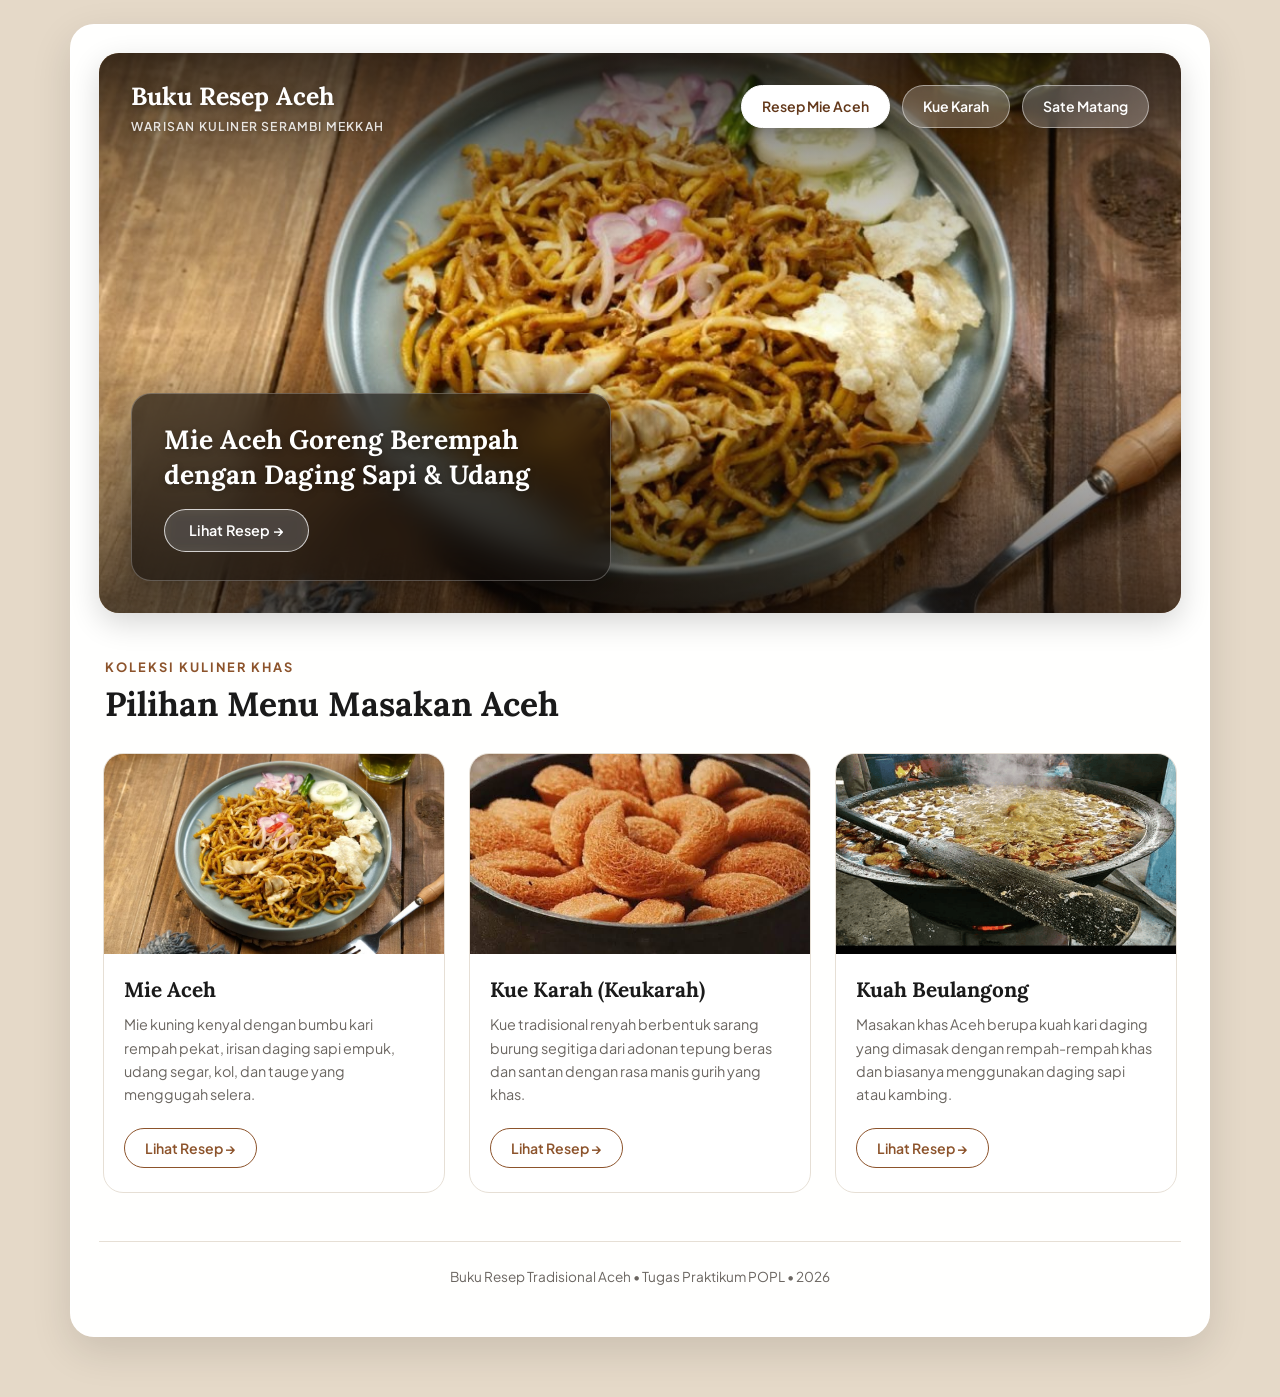
==== tugas1/index.html @ 324a37d3 "fix" ====
<!DOCTYPE html>
<html lang="id">

<head>
    <meta charset="UTF-8">
    <meta name="viewport" content="width=device-width, initial-scale=1.0">
    <title>Buku Resep Masakan Khas Aceh</title>
    <link rel="preconnect" href="https://fonts.googleapis.com">
    <link rel="preconnect" href="https://fonts.gstatic.com" crossorigin>
    <link
        href="https://fonts.googleapis.com/css2?family=Plus+Jakarta+Sans:wght@400;500;600;700;800&family=Lora:ital,wght@0,500;0,600;0,700;1,400&display=swap"
        rel="stylesheet">
    <style>
        :root {
            --bg: #e5d9c8;
            --card: #ffffff;
            --text: #262626;
            --text-muted: #6b6661;
            --border: #e6dfd5;
            --border-light: #f0ebe3;
            --accent: #8c532b;
            --accent-dark: #63381a;
            --accent-light: #f7ede2;
            --radius-card: 24px;
            --radius-inner: 20px;
        }

        * {
            box-sizing: border-box;
            margin: 0;
            padding: 0;
        }

        body {
            font-family: 'Plus Jakarta Sans', -apple-system, BlinkMacSystemFont, sans-serif;
            background-color: var(--bg);
            background-image: url('bg.jpg');
            background-size: cover;
            background-position: center;
            background-attachment: fixed;
            background-repeat: no-repeat;
            color: var(--text);
            line-height: 1.6;
            padding: 24px 24px 60px;
        }

        .main-container {
            max-width: 1140px;
            margin: 0 auto;
        }

        /* Kartu Utama Homepage */
        .homepage-card {
            background: rgba(255, 255, 255, 0.985);
            backdrop-filter: blur(8px);
            border-radius: var(--radius-card);
            box-shadow: 0 14px 40px rgba(0, 0, 0, 0.12);
            border: 1px solid rgba(255, 255, 255, 0.9);
            overflow: hidden;
            padding: 28px 28px 48px;
        }

        /* ════ HERO BANNER DENGAN NAVIGASI TERINTEGRASI ════ */
        .hero-banner-container {
            position: relative;
            width: 100%;
            height: 560px;
            border-radius: var(--radius-inner);
            overflow: hidden;
            margin-bottom: 44px;
            box-shadow: 0 10px 30px rgba(0, 0, 0, 0.16);
        }

        .hero-bg-img {
            width: 100%;
            height: 100%;
            object-fit: cover;
            object-position: center;
            display: block;
            transition: transform 0.6s ease;
        }

        .hero-banner-container:hover .hero-bg-img {
            transform: scale(1.02);
        }

        /* Lapisan Gradasi untuk Keterbacaan Navigasi di Atas & Card di Bawah */
        .hero-overlay {
            position: absolute;
            inset: 0;
            background: linear-gradient(to bottom,
                    rgba(15, 10, 7, 0.72) 0%,
                    rgba(15, 10, 7, 0.25) 25%,
                    transparent 50%,
                    rgba(15, 10, 7, 0.4) 80%,
                    rgba(15, 10, 7, 0.65) 100%);
            pointer-events: none;
            z-index: 1;
        }

        /* Navigasi di Dalam Gambar (Bagian Atas Gambar) */
        .hero-navbar {
            position: absolute;
            top: 0;
            left: 0;
            right: 0;
            display: flex;
            justify-content: space-between;
            align-items: center;
            padding: 24px 32px;
            z-index: 2;
            flex-wrap: wrap;
            gap: 16px;
        }

        .brand-logo {
            display: flex;
            flex-direction: column;
        }

        .brand-title {
            font-family: 'Lora', Georgia, serif;
            font-size: 1.55rem;
            font-weight: 700;
            color: #ffffff;
            text-decoration: none;
            text-shadow: 0 2px 8px rgba(0, 0, 0, 0.4);
        }

        .brand-tagline {
            font-size: 0.76rem;
            letter-spacing: 1.2px;
            text-transform: uppercase;
            color: rgba(255, 255, 255, 0.85);
            font-weight: 600;
            text-shadow: 0 1px 4px rgba(0, 0, 0, 0.3);
        }

        /* Tombol Navigasi Menu: Resep Mie Aceh, Kue Karah, Sate Matang */
        .nav-recipe-buttons {
            display: flex;
            gap: 12px;
            list-style: none;
            flex-wrap: wrap;
        }

        .hero-nav-btn {
            display: inline-flex;
            align-items: center;
            padding: 9px 20px;
            border-radius: 999px;
            border: 1px solid rgba(255, 255, 255, 0.45);
            background: rgba(255, 255, 255, 0.22);
            backdrop-filter: blur(10px);
            -webkit-backdrop-filter: blur(10px);
            color: #ffffff;
            font-size: 0.88rem;
            font-weight: 600;
            text-decoration: none;
            box-shadow: 0 4px 12px rgba(0, 0, 0, 0.15);
            transition: all 0.2s ease;
        }

        .hero-nav-btn:hover {
            background: #ffffff;
            color: var(--accent-dark);
            border-color: #ffffff;
            transform: translateY(-2px);
            box-shadow: 0 6px 16px rgba(0, 0, 0, 0.25);
        }

        .hero-nav-btn.active {
            background: #ffffff;
            color: var(--accent-dark);
            border-color: #ffffff;
        }

        /* Kartu Frosted Glass di Kiri Bawah Gambar */
        .hero-glass-card {
            position: absolute;
            bottom: 32px;
            left: 32px;
            max-width: 480px;
            background: rgba(18, 14, 11, 0.62);
            backdrop-filter: blur(16px);
            -webkit-backdrop-filter: blur(16px);
            border: 1px solid rgba(255, 255, 255, 0.25);
            border-radius: 20px;
            padding: 28px 32px;
            color: #ffffff;
            box-shadow: 0 10px 32px rgba(0, 0, 0, 0.3);
            z-index: 2;
        }

        .hero-glass-title {
            font-family: 'Lora', Georgia, serif;
            font-size: 1.65rem;
            font-weight: 700;
            line-height: 1.3;
            margin-bottom: 18px;
            color: #ffffff;
            text-shadow: 0 2px 6px rgba(0, 0, 0, 0.3);
        }

        .hero-btn {
            display: inline-flex;
            align-items: center;
            gap: 8px;
            padding: 9px 24px;
            border-radius: 999px;
            background: rgba(255, 255, 255, 0.2);
            border: 1.5px solid rgba(255, 255, 255, 0.75);
            color: #ffffff;
            font-size: 0.9rem;
            font-weight: 600;
            text-decoration: none;
            backdrop-filter: blur(6px);
            transition: all 0.2s ease;
        }

        .hero-btn:hover {
            background: #ffffff;
            color: var(--accent-dark);
            border-color: #ffffff;
            transform: translateX(3px);
        }

        /* ════ SECTION KATALOG RESEP ════ */
        .section-header {
            margin-bottom: 28px;
            padding: 0 6px;
        }

        .kicker {
            font-size: 0.8rem;
            font-weight: 700;
            letter-spacing: 2px;
            text-transform: uppercase;
            color: var(--accent);
            margin-bottom: 6px;
            display: block;
        }

        .section-title {
            font-family: 'Lora', Georgia, serif;
            font-size: 2.1rem;
            font-weight: 700;
            color: #1a1a1a;
            line-height: 1.25;
        }

        /* Grid 3 Kartu Menu */
        .recipes-grid {
            display: grid;
            grid-template-columns: repeat(3, 1fr);
            gap: 24px;
            padding: 0 4px;
        }

        .recipe-card-item {
            background: #ffffff;
            border: 1px solid var(--border);
            border-radius: var(--radius-inner);
            overflow: hidden;
            display: flex;
            flex-direction: column;
            transition: transform 0.25s ease, box-shadow 0.25s ease, border-color 0.25s ease;
        }

        .recipe-card-item:hover {
            transform: translateY(-4px);
            box-shadow: 0 12px 28px rgba(0, 0, 0, 0.08);
            border-color: #d4a373;
        }

        .recipe-thumb {
            width: 100%;
            height: 200px;
            overflow: hidden;
            background: #f0ebe3;
            position: relative;
        }

        .recipe-thumb img {
            width: 100%;
            height: 100%;
            object-fit: cover;
            display: block;
            transition: transform 0.35s ease;
        }

        .recipe-card-item:hover .recipe-thumb img {
            transform: scale(1.05);
        }

        /* Placeholder foto jika belum dimasukkan */
        .thumb-placeholder {
            width: 100%;
            height: 100%;
            display: flex;
            flex-direction: column;
            align-items: center;
            justify-content: center;
            background: linear-gradient(135deg, #f7f1e9 0%, #ebe2d5 100%);
            color: var(--accent);
            font-size: 0.85rem;
            font-weight: 600;
            gap: 6px;
        }

        .thumb-placeholder-icon {
            font-size: 2rem;
            opacity: 0.7;
        }

        .recipe-body {
            padding: 22px 20px 24px;
            display: flex;
            flex-direction: column;
            flex: 1;
        }

        .recipe-item-title {
            font-family: 'Lora', Georgia, serif;
            font-size: 1.3rem;
            font-weight: 700;
            color: #1a1a1a;
            margin-bottom: 10px;
            line-height: 1.3;
        }

        .recipe-item-desc {
            font-size: 0.9rem;
            color: var(--text-muted);
            line-height: 1.6;
            margin-bottom: 22px;
            flex: 1;
        }

        .btn-recipe {
            display: inline-flex;
            align-items: center;
            gap: 8px;
            align-self: flex-start;
            padding: 8px 20px;
            border: 1.5px solid var(--accent);
            border-radius: 999px;
            color: var(--accent);
            font-size: 0.88rem;
            font-weight: 600;
            text-decoration: none;
            transition: all 0.2s ease;
            background: transparent;
        }

        .btn-recipe:hover {
            background: var(--accent);
            color: #ffffff;
            transform: translateX(2px);
        }

        /* Footer */
        .homepage-footer {
            text-align: center;
            margin-top: 48px;
            padding-top: 24px;
            border-top: 1px solid var(--border);
            font-size: 0.85rem;
            color: var(--text-muted);
        }

        /* Responsif */
        @media (max-width: 960px) {
            .recipes-grid {
                grid-template-columns: repeat(2, 1fr);
                gap: 20px;
            }

            .hero-banner-container {
                height: 480px;
            }

            .hero-glass-card {
                bottom: 20px;
                left: 20px;
                right: 20px;
                max-width: none;
                padding: 22px 24px;
            }

            .hero-glass-title {
                font-size: 1.35rem;
            }

            .hero-navbar {
                padding: 20px 20px;
            }
        }

        @media (max-width: 640px) {
            body {
                padding: 16px 12px 40px;
            }

            .homepage-card {
                padding: 18px 16px 32px;
                border-radius: 18px;
            }

            .hero-banner-container {
                height: 460px;
                margin-bottom: 32px;
            }

            .hero-navbar {
                padding: 18px 16px;
                flex-direction: column;
                align-items: flex-start;
            }

            .nav-recipe-buttons {
                width: 100%;
                gap: 8px;
            }

            .hero-nav-btn {
                flex: 1;
                justify-content: center;
                padding: 7px 12px;
                font-size: 0.8rem;
            }

            .hero-glass-card {
                bottom: 14px;
                left: 14px;
                right: 14px;
                padding: 16px 18px;
            }

            .hero-glass-title {
                font-size: 1.15rem;
                margin-bottom: 12px;
            }

            .recipes-grid {
                grid-template-columns: 1fr;
            }
        }
    </style>
</head>

<body>

    <div class="main-container">
        <main class="homepage-card">

            <!-- ════ HERO BANNER DENGAN NAVIGASI TERINTEGRASI ════ -->
            <section class="hero-banner-container">
                <img class="hero-bg-img" src="assets/mie_aceh.jpg" alt="Sajian Mie Aceh Rempah Khas">

                <!-- Lapisan Gradasi Gelap Lembut -->
                <div class="hero-overlay"></div>

                <!-- Navigasi Langsung di Atas Gambar -->
                <nav class="hero-navbar">
                    <div class="brand-logo">
                        <a href="index.html" class="brand-title">Buku Resep Aceh</a>
                        <span class="brand-tagline">Warisan Kuliner Serambi Mekkah</span>
                    </div>

                    <!-- Tombol Navigasi Menu: Resep Mie Aceh, Kue Karah, Sate Matang -->
                    <div class="nav-recipe-buttons">
                        <a href="mie_aceh.html" class="hero-nav-btn active">Resep Mie Aceh</a>
                        <a href="kue_karah.html" class="hero-nav-btn">Kue Karah</a>
                        <a href="sate_matang.html" class="hero-nav-btn">Sate Matang</a>
                    </div>
                </nav>

                <!-- Kartu Kaca Frosted Glass di Kiri Bawah -->
                <div class="hero-glass-card">
                    <h2 class="hero-glass-title">Mie Aceh Goreng Berempah dengan Daging Sapi & Udang</h2>
                    <a href="mie_aceh.html" class="hero-btn">Lihat Resep &rarr;</a>
                </div>
            </section>

            <!-- ════ DAFTAR KATALOG RESEP ════ -->
            <section>
                <header class="section-header">
                    <span class="kicker">Koleksi Kuliner Khas</span>
                    <h2 class="section-title">Pilihan Menu Masakan Aceh</h2>
                </header>

                <!-- Grid 3 Menu Resep -->
                <div class="recipes-grid">

                    <!-- Kartu 1: Mie Aceh -->
                    <article class="recipe-card-item">
                        <div class="recipe-thumb">
                            <img src="assets/mie_aceh.jpg" alt="Mie Aceh"
                                onerror="this.style.display='none'; this.nextElementSibling.style.display='flex';">
                            <div class="thumb-placeholder" style="display: none;">
                                <span class="thumb-placeholder-icon">🍜</span>
                                <span>Foto Mie Aceh</span>
                            </div>
                        </div>
                        <div class="recipe-body">
                            <h3 class="recipe-item-title">Mie Aceh</h3>
                            <p class="recipe-item-desc">
                                Mie kuning kenyal dengan bumbu kari rempah pekat, irisan daging sapi empuk, udang segar,
                                kol, dan tauge yang menggugah selera.
                            </p>
                            <a href="mie_aceh.html" class="btn-recipe">Lihat Resep &rarr;</a>
                        </div>
                    </article>

                    <!-- Kartu 2: Kue Karah -->
                    <article class="recipe-card-item">
                        <div class="recipe-thumb">
                            <img src="assets/kue_keukarah.jpg" alt="Kue Karah"
                                onerror="this.style.display='none'; this.nextElementSibling.style.display='flex';">
                            <div class="thumb-placeholder" style="display: flex;">
                                <span class="thumb-placeholder-icon">🧁</span>
                                <span>Foto Kue Karah</span>
                            </div>
                        </div>
                        <div class="recipe-body">
                            <h3 class="recipe-item-title">Kue Karah (Keukarah)</h3>
                            <p class="recipe-item-desc">
                                Kue tradisional renyah berbentuk sarang burung segitiga dari adonan tepung beras dan
                                santan dengan rasa manis gurih yang khas.
                            </p>
                            <a href="kue_keukarah.html" class="btn-recipe">Lihat Resep &rarr;</a>
                        </div>
                    </article>

                    <!-- Kartu 3: Kuah Beulangong -->
                    <article class="recipe-card-item">
                        <div class="recipe-thumb">
                            <img src="assets/kuah_beulangong.png" alt="Kuah Beulangong"
                                onerror="this.style.display='none'; this.nextElementSibling.style.display='flex';">
                            <div class="thumb-placeholder" style="display: flex;">
                                <span class="thumb-placeholder-icon">🍲</span>
                                <span>Foto Kuah Beulangong</span>
                            </div>
                        </div>
                        <div class="recipe-body">
                            <h3 class="recipe-item-title">Kuah Beulangong</h3>
                            <p class="recipe-item-desc">
                                Masakan khas Aceh berupa kuah kari daging yang dimasak dengan rempah-rempah khas
                                dan biasanya menggunakan daging sapi atau kambing.
                            </p>
                            <a href="faris.html" class="btn-recipe">Lihat Resep &rarr;</a>
                        </div>
                    </article>

                </div>
            </section>

            <!-- Footer -->
            <footer class="homepage-footer">
                Buku Resep Tradisional Aceh &bull; Tugas Praktikum POPL &bull; 2026
            </footer>

        </main>
    </div>

</body>

</html>
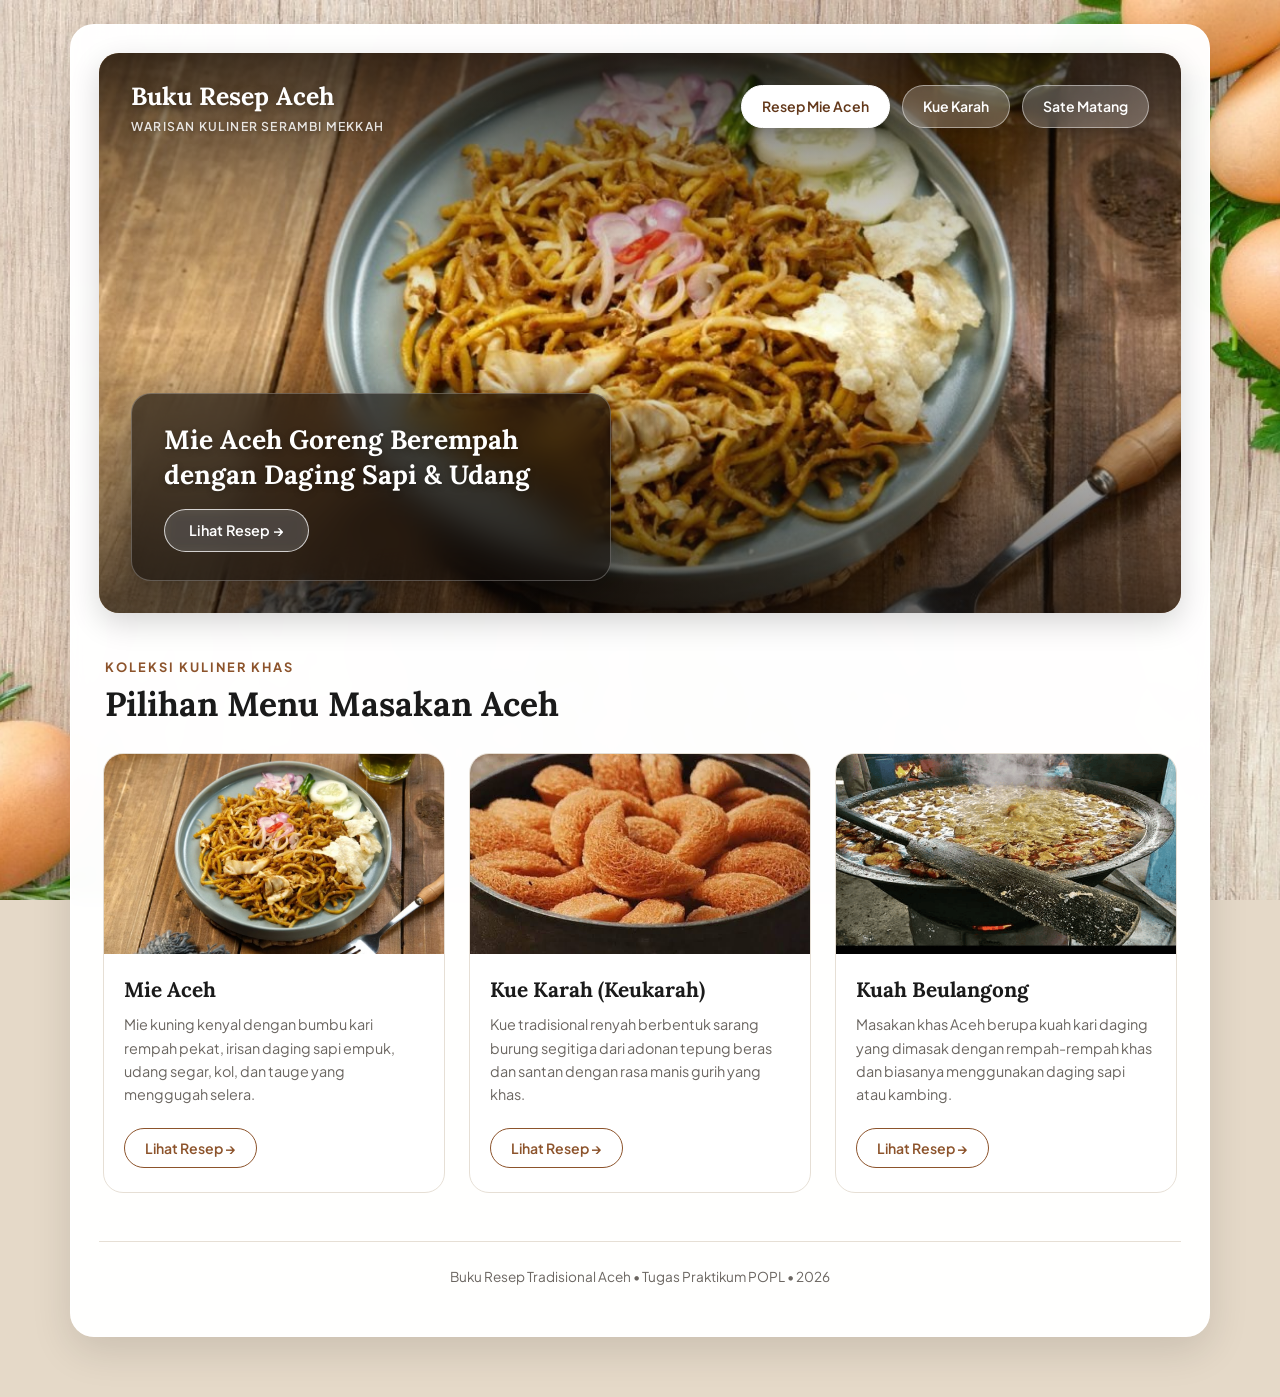
==== commit e9ea12e1: "update kurang_garam.html" ====
--- a/tugas1/index.html
+++ b/tugas1/index.html
@@ -34,7 +34,7 @@
         body {
             font-family: 'Plus Jakarta Sans', -apple-system, BlinkMacSystemFont, sans-serif;
             background-color: var(--bg);
-            background-image: url('bg.jpg');
+            background-image: url('assets/bg.jpg');
             background-size: cover;
             background-position: center;
             background-attachment: fixed;
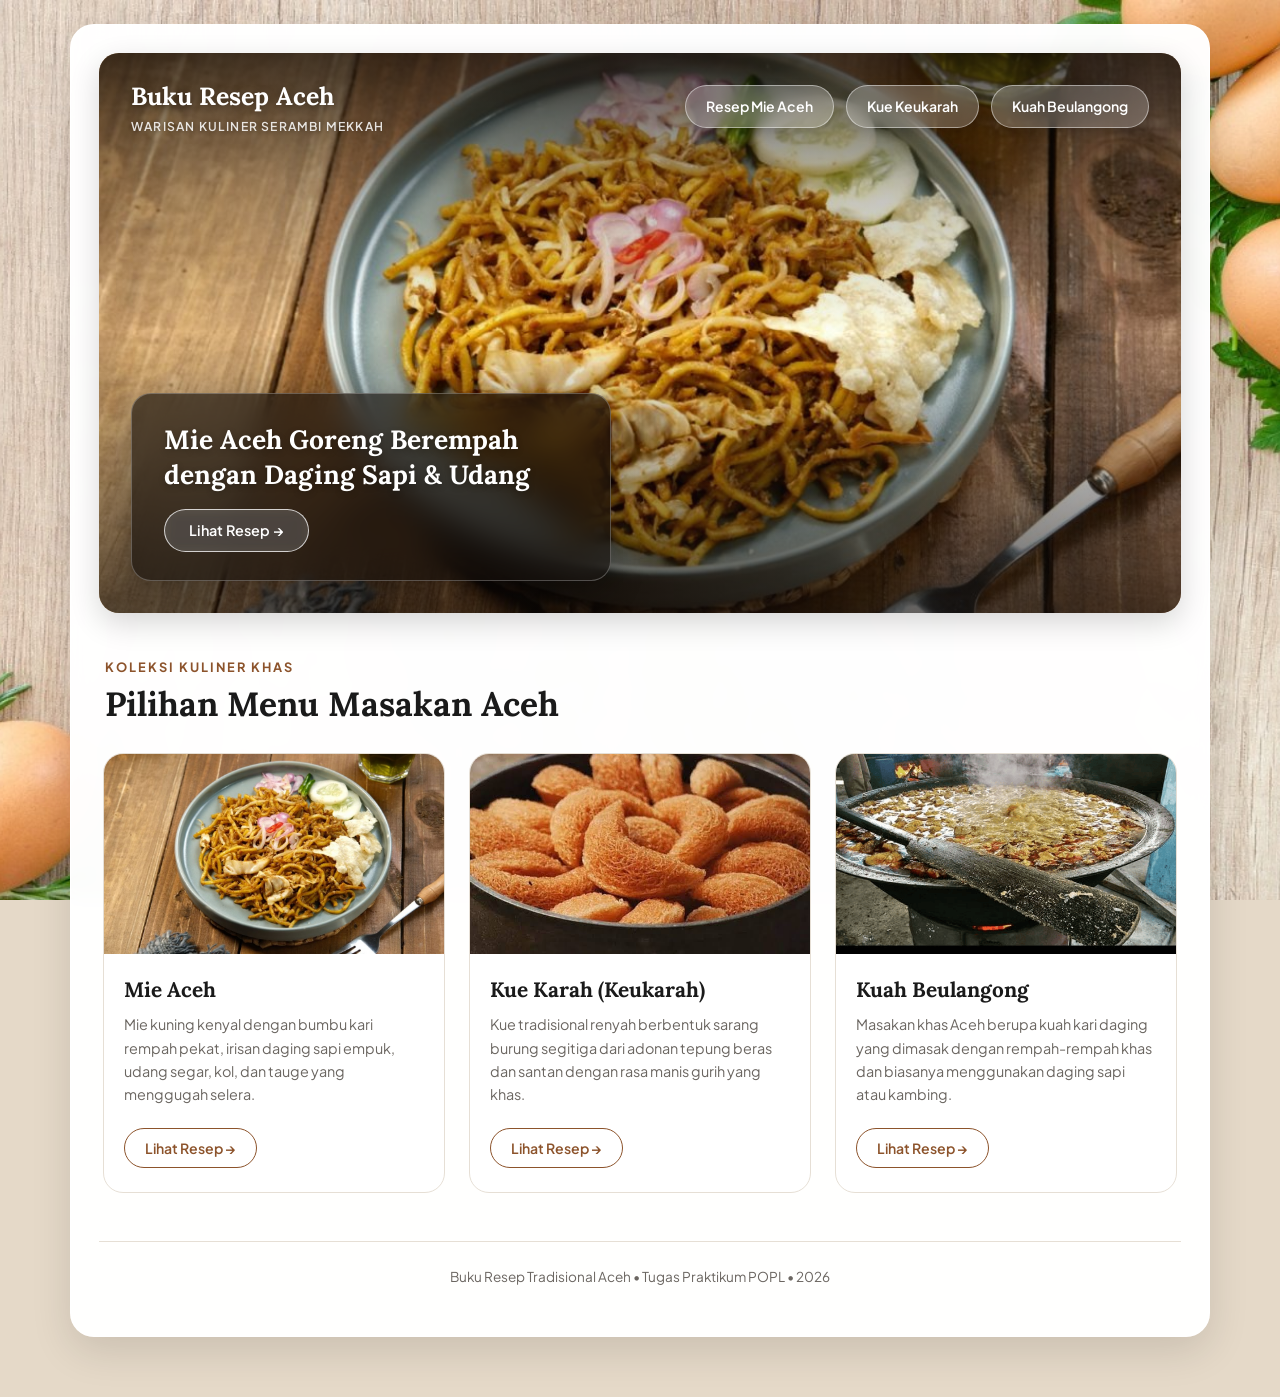
==== commit ed0ddeb7: "fix index.html" ====
--- a/tugas1/index.html
+++ b/tugas1/index.html
@@ -468,11 +468,11 @@
                         <span class="brand-tagline">Warisan Kuliner Serambi Mekkah</span>
                     </div>
 
-                    <!-- Tombol Navigasi Menu: Resep Mie Aceh, Kue Karah, Sate Matang -->
+                    <!-- Tombol Navigasi Menu Resep -->
                     <div class="nav-recipe-buttons">
-                        <a href="mie_aceh.html" class="hero-nav-btn active">Resep Mie Aceh</a>
-                        <a href="kue_karah.html" class="hero-nav-btn">Kue Karah</a>
-                        <a href="sate_matang.html" class="hero-nav-btn">Sate Matang</a>
+                        <a href="mie_aceh.html" class="hero-nav-btn">Resep Mie Aceh</a>
+                        <a href="kue_keukarah.html" class="hero-nav-btn">Kue Keukarah</a>
+                        <a href="faris.html" class="hero-nav-btn">Kuah Beulangong</a>
                     </div>
                 </nav>
 
